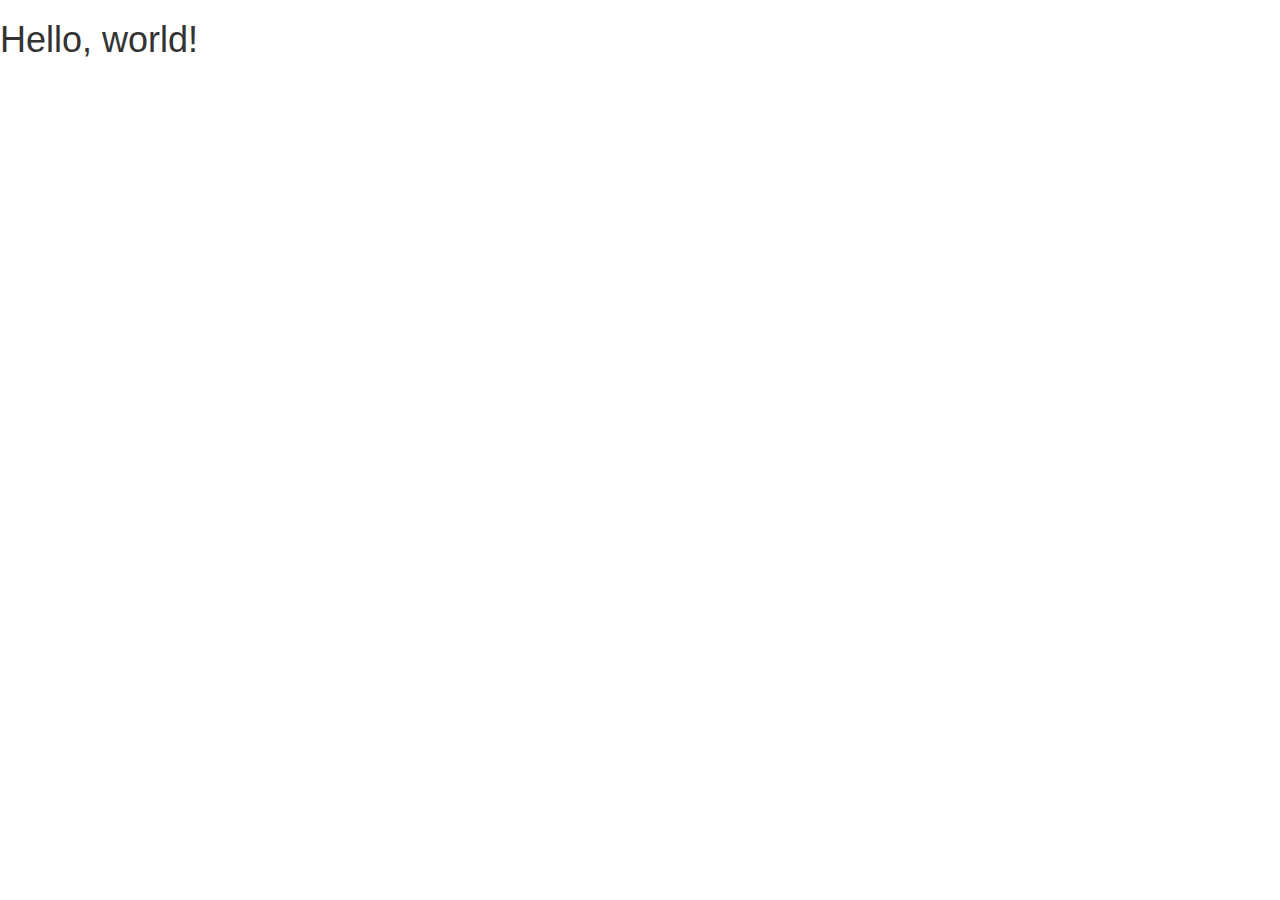
==== index.html @ c5066c5f "Uploaded bulk of website from my PC" ====
<html lang="en">
  <head>
    <meta charset="utf-8">
    <meta http-equiv="X-UA-Compatible" content="IE=edge">
    <meta name="viewport" content="width=device-width, initial-scale=1">
    <title>Bootstrap 101 Template</title>
    <link href="css/bootstrap.min.css" rel="stylesheet">
    <!--[if lt IE 9]>
      <script src="https://oss.maxcdn.com/html5shiv/3.7.2/html5shiv.min.js"></script>
      <script src="https://oss.maxcdn.com/respond/1.4.2/respond.min.js"></script>
    <![endif]-->
  </head>
  <body>
    <h1>Hello, world!</h1>

    <script src="https://ajax.googleapis.com/ajax/libs/jquery/1.11.3/jquery.min.js"></script>
    <script src="js/bootstrap.min.js"></script>
  </body>
</html>
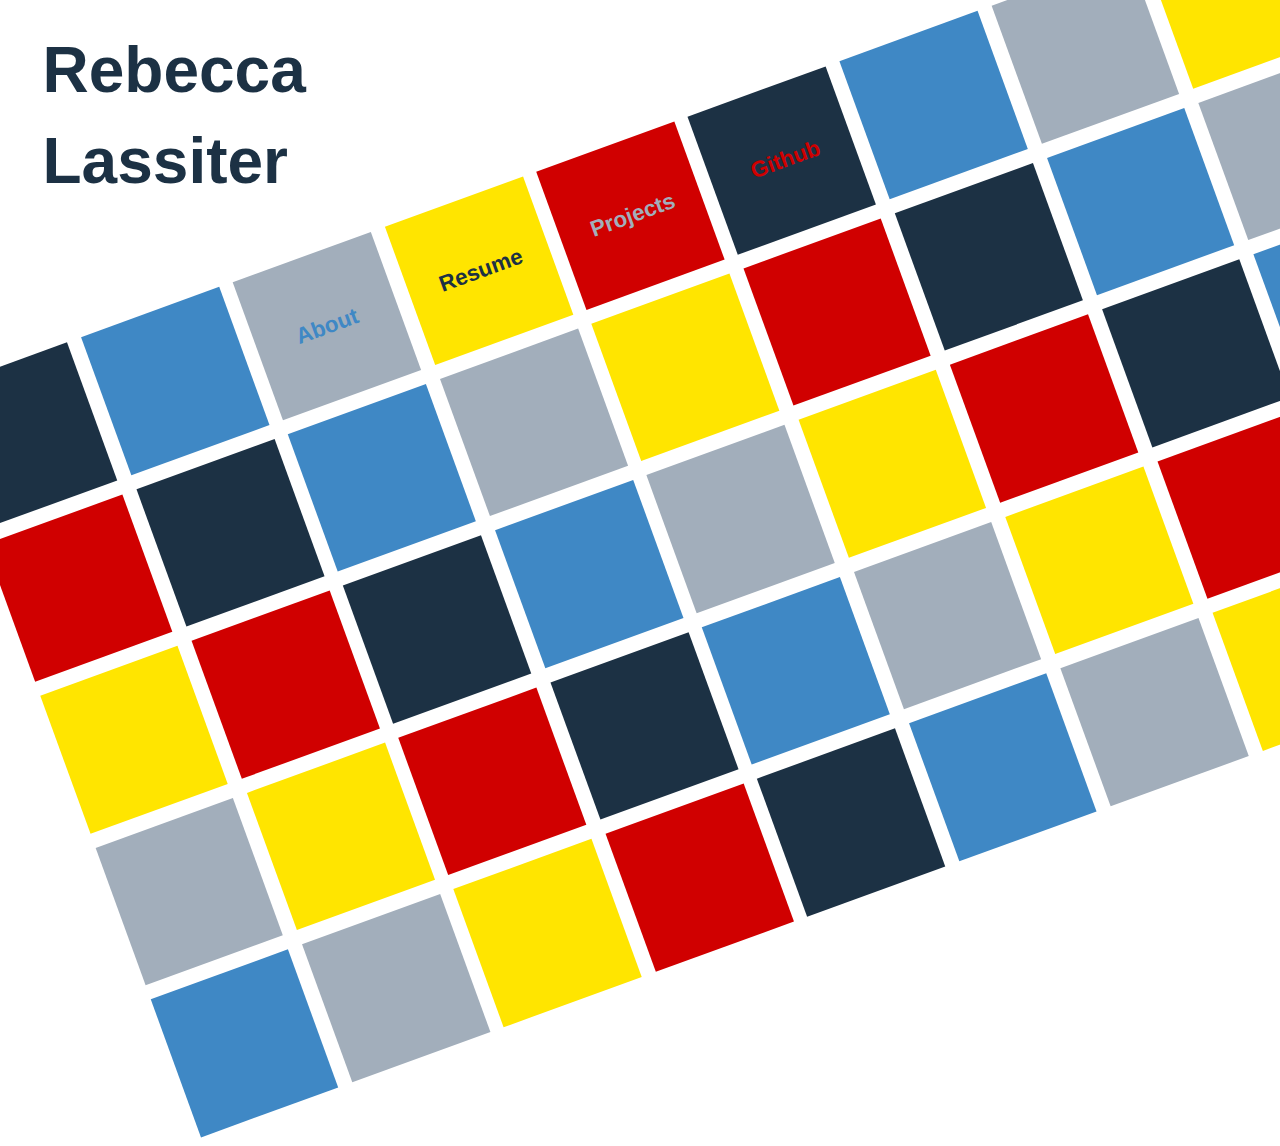
==== commit 8c9eee9d: "Rename RebeccaLassiter.html to index.html" ====
--- a/index.html
+++ b/index.html
@@ -1,19 +1,166 @@
+<!DOCTYPE html>
 <html lang="en">
-  <head>
+<head>
+    <title>Rebecca Lassiter</title>
     <meta charset="utf-8">
-    <meta http-equiv="X-UA-Compatible" content="IE=edge">
     <meta name="viewport" content="width=device-width, initial-scale=1">
-    <title>Bootstrap 101 Template</title>
-    <link href="css/bootstrap.min.css" rel="stylesheet">
-    <!--[if lt IE 9]>
-      <script src="https://oss.maxcdn.com/html5shiv/3.7.2/html5shiv.min.js"></script>
-      <script src="https://oss.maxcdn.com/respond/1.4.2/respond.min.js"></script>
-    <![endif]-->
-  </head>
-  <body>
-    <h1>Hello, world!</h1>
+    <link rel="stylesheet" href="https://maxcdn.bootstrapcdn.com/bootstrap/3.3.7/css/bootstrap.min.css">
+    <link rel="stylesheet" type="text/css" href="RebeccaLassiter.css" />
+    <script src="https://ajax.googleapis.com/ajax/libs/jquery/3.3.1/jquery.min.js"></script>
+    <script src="https://maxcdn.bootstrapcdn.com/bootstrap/3.3.7/js/bootstrap.min.js"></script>
+</head>
 
-    <script src="https://ajax.googleapis.com/ajax/libs/jquery/1.11.3/jquery.min.js"></script>
-    <script src="js/bootstrap.min.js"></script>
+<body scroll="no" style="overflow:hidden;">
+  <div class="container-fluid">
+
+    <div id = "title" class = "row">
+      <div class = "col-xs-4 col-md-9"> Rebecca Lassiter </div>
+    </div>
+  </div>
+<!--Here is where the rotated tiles start-->
+  <div class = "container-fluid">
+    <div class = "tiles">
+      <div class="row">
+        <div class="col-xs-1 col-md-1 red"></div>
+        <div class="col-xs-1 col-md-1 yellow"></div>
+        <div class="col-xs-1 col-md-1 grey"></div>
+        <div class="col-xs-1 col-md-1 blue"></div>
+        <div class="col-xs-1 col-md-1 navy"></div>
+        <div class="col-xs-1 col-md-1 red"></div>
+        <div class="col-xs-1 col-md-1 yellow"></div>
+        <div class="col-xs-1 col-md-1 grey"></div>
+        <div class="col-xs-1 col-md-1 blue"></div>
+      </div>
+      <div class="row">
+        <div class="col-xs-1 col-md-1 navy"></div>
+        <div class="col-xs-1 col-md-1 red"></div>
+        <div class="col-xs-1 col-md-1 yellow"></div>
+        <div class="col-xs-1 col-md-1 grey"></div>
+        <div class="col-xs-1 col-md-1 blue"></div>
+        <div class="col-xs-1 col-md-1 navy"></div>
+        <div class="col-xs-1 col-md-1 red"></div>
+        <div class="col-xs-1 col-md-1 yellow"></div>
+        <div class="col-xs-1 col-md-1 grey"></div>
+      </div>
+
+      <div class="row">
+        <div class="col-xs-1 col-md-1 blue"></div>
+        <div class="col-xs-1 col-md-1 navy"></div>
+        <div class="col-xs-1 col-md-1 red"></div>
+        <div class="col-xs-1 col-md-1 yellow"></div>
+        <div class="col-xs-1 col-md-1 grey"></div>
+        <div class="col-xs-1 col-md-1 blue"></div>
+        <div class="col-xs-1 col-md-1 navy"></div>
+        <div class="col-xs-1 col-md-1 red"></div>
+        <div class="col-xs-1 col-md-1 yellow"></div>
+
+      </div>
+
+      <div class="row">
+        <div class="col-xs-1 col-md-1 grey"></div>
+        <div class="col-xs-1 col-md-1 blue"></div>
+        <div class="col-xs-1 col-md-1 navy"></div>
+        <div class="col-xs-1 col-md-1 red"></div>
+        <div class="col-xs-1 col-md-1 yellow"></div>
+        <div class="col-xs-1 col-md-1 grey"></div>
+        <div class="col-xs-1 col-md-1 blue"></div>
+        <div class="col-xs-1 col-md-1 navy"></div>
+        <div class="col-xs-1 col-md-1 red"></div>
+
+      </div>
+
+      <div class="row">
+        <div class="col-xs-1 col-md-1 yellow"></div>
+        <div class="col-xs-1 col-md-1 grey"></div>
+        <div class="col-xs-1 col-md-1 blue"></div>
+        <a href = "https://github.com/RebeccaLassiter">
+          <div class="col-xs-1 col-md-1 navy withWords"><p class = "words">Github</p></div> </a>
+        <a href = "projects.html">
+          <div class="col-xs-1 col-md-1 red withWords"><p class = "resumeAndProjects">Projects </p></div> </a>
+        <a href = "websiteResume.pdf">
+          <div class="col-xs-1 col-md-1 yellow withWords"><p class = "resumeAndProjects">Resume</p></div> </a>
+        <a href = "about.html">
+          <div class="col-xs-1 col-md-1 grey withWords"><p class = "words">About</p></div> </a>
+        <div class="col-xs-1 col-md-1 blue"></div>
+        <div class="col-xs-1 col-md-1 navy"></div>
+
+      </div>
+
+
+
+<!--
+      <div class="row">
+        <div class="col-xs-1 col-md-1 red">s</div>
+        <div class="col-xs-1 col-md-1 yellow">s</div>
+        <div class="col-xs-1 col-md-1 grey">s</div>
+        <div class="col-xs-1 col-md-1 blue">s</div>
+        <div class="col-xs-1 col-md-1 navy">s</div>
+        <div class="col-xs-1 col-md-1 red">s</div>
+        <div class="col-xs-1 col-md-1 yellow">s</div>
+        <div class="col-xs-1 col-md-1 grey">s</div>
+        <div class="col-xs-1 col-md-1 blue">s</div>
+      </div>
+
+      <div class="row">
+        <div class="col-xs-1 col-md-1 navy">s</div>
+        <div class="col-xs-1 col-md-1 red">s</div>
+        <div class="col-xs-1 col-md-1 yellow">s</div>
+        <div class="col-xs-1 col-md-1 grey">s</div>
+        <div class="col-xs-1 col-md-1 blue">s</div>
+        <div class="col-xs-1 col-md-1 navy">s</div>
+        <div class="col-xs-1 col-md-1 red">s</div>
+        <div class="col-xs-1 col-md-1 yellow">s</div>
+        <div class="col-xs-1 col-md-1 grey">s</div>
+      </div>
+
+      <div class="row">
+        <div class="col-xs-1 col-md-1 blue">s</div>
+        <div class="col-xs-1 col-md-1 navy">s</div>
+        <div class="col-xs-1 col-md-1 red">s</div>
+        <div class="col-xs-1 col-md-1 yellow">s</div>
+        <div class="col-xs-1 col-md-1 grey">s</div>
+        <div class="col-xs-1 col-md-1 blue">s</div>
+        <div class="col-xs-1 col-md-1 navy">s</div>
+        <div class="col-xs-1 col-md-1 red">s</div>
+        <div class="col-xs-1 col-md-1 yellow">s</div>
+      </div>
+
+      <div class="row">
+        <div class="col-xs-1 col-md-1 grey">s</div>
+        <div class="col-xs-1 col-md-1 blue">s</div>
+        <div class="col-xs-1 col-md-1 navy">s</div>
+        <div class="col-xs-1 col-md-1 red">s</div>
+        <div class="col-xs-1 col-md-1 yellow">s</div>
+      </div>
+
+      <div class="row">
+        <div class="col-xs-1 col-md-1 yellow">s</div>
+        <div class="col-xs-1 col-md-1 grey">s</div>
+        <div class="col-xs-1 col-md-1 blue">s</div>
+        <div class="col-xs-1 col-md-1 navy">s</div>
+        <div class="col-xs-1 col-md-1 red">s</div>
+      </div>
+
+      <div class="row">
+        <div class="col-xs-1 col-md-1 red">s</div>
+        <div class="col-xs-1 col-md-1 yellow">s</div>
+        <div class="col-xs-1 col-md-1 grey">s</div>
+        <div class="col-xs-1 col-md-1 blue">s</div>
+        <div class="col-xs-1 col-md-1 navy">s</div>
+      </div>
+
+      <div class="row">
+        <div class="col-xs-1 col-md-1 navy">s</div>
+        <div class="col-xs-1 col-md-1 red">s</div>
+        <div class="col-xs-1 col-md-1 yellow">s</div>
+        <div class="col-xs-1 col-md-1 grey">s</div>
+        <div class="col-xs-1 col-md-1 blue">s</div>
+      </div>
+-->
+    </div>
+
+  </div>
   </body>
+
+
 </html>
--- a/RebeccaLassiter.css
+++ b/RebeccaLassiter.css
@@ -0,0 +1,108 @@
+
+#title{
+  height: 15%;
+  width: 45%;
+  font-family: "Arial";
+  font-size: 5vw;
+  font-weight: bolder;
+  color: #1c3144;
+  margin-top: 2%;
+  margin-left: 1%;
+  margin-right: 0px;
+  margin-bottom: 0%;
+}
+
+.row{
+  height: 300%;
+}
+.tiles{
+  width: 115%;
+  display: block;
+  position: relative;
+  top: -10vh;
+ 
+  /*top: -70px;
+  left: -30px;*/
+  -webkit-transform: rotate(160deg);
+  overflow: hidden;
+
+}
+
+.navy{
+  background-color: #1c3144;
+  color: #d00000;
+  padding: 5%;
+  margin: 0.5%;
+}
+.navy:hover{
+  background-color: #223b52;
+  text-color: #223b52;
+}
+
+.grey{
+  background-color: #a2aebb;
+  color: #3f88c5;
+  padding: 5%;
+  margin: 0.5%;
+}
+.grey:hover{
+  background-color: #adb8c3;
+  text-color: #adb8c3;
+}
+
+.blue{
+  background-color: #3f88c5;
+  color: #3f88c5;
+  padding: 5%;
+  margin: 0.5%;
+}
+.blue:hover{
+  background-color: #5d9bce;
+  text-color: #5d9bce;
+}
+
+.red{
+  background-color: #d00000;
+  color: #a2aebb;
+  padding: 5%;
+  margin: 0.5%;
+}
+.red:hover{
+  background-color: #ef0000;
+  text-color: #ef0000;
+}
+
+.yellow{
+  background-color: #ffe500;
+  color: #1c3144;
+  padding: 5%;
+  margin: 0.5%;
+}
+.yellow:hover{
+  background-color: #ffed4e;
+  text-color: #ffed4e;
+}
+
+.invisible{
+  padding: 5%;
+  margin: 0.5%;
+}
+
+.withWords{
+  -webkit-transform: rotate(180deg);
+  height: 20px;
+  font-family: "Arial";
+  font-weight: bolder;
+  font-size: 1.75vw;
+
+}
+
+.words{
+  margin-left: -2.5vw;
+  margin-top: -15px;
+}
+
+.resumeAndProjects{
+  margin-left: -3.25vw;
+  margin-top: -15px;
+}
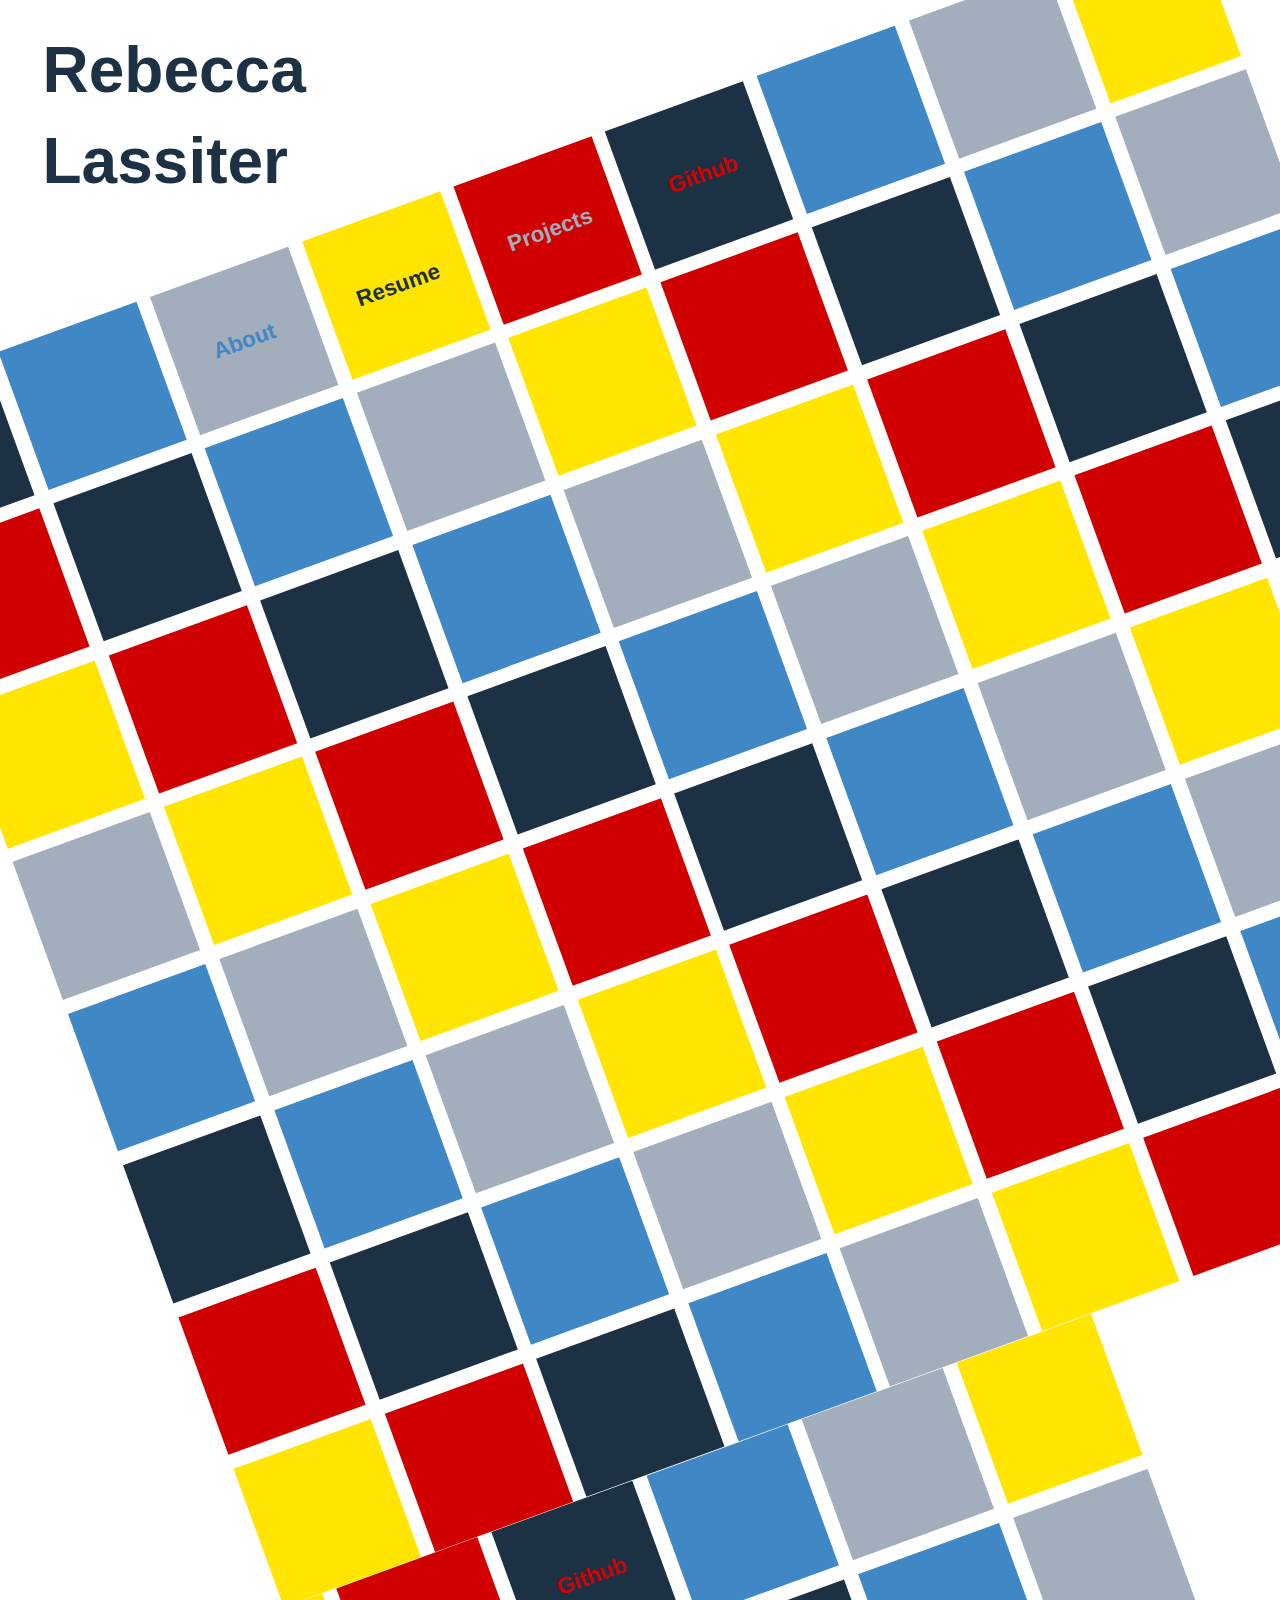
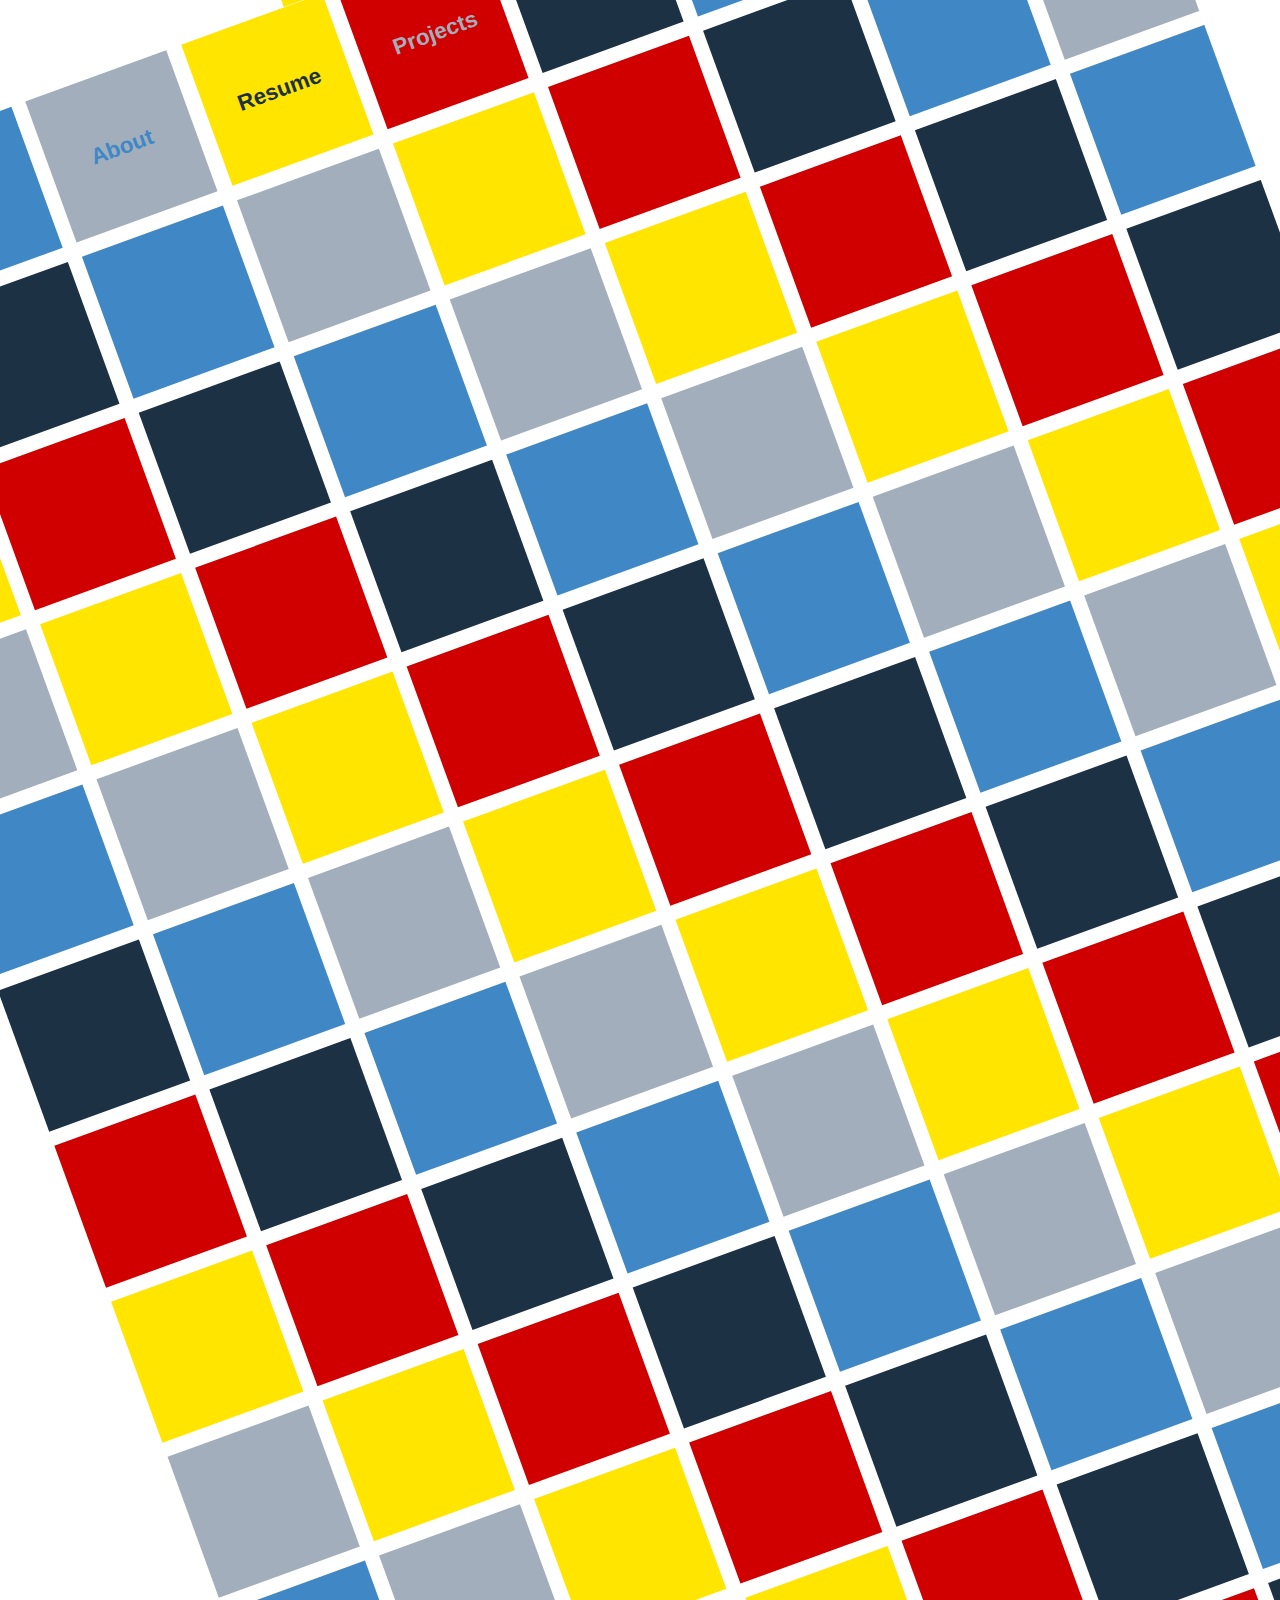
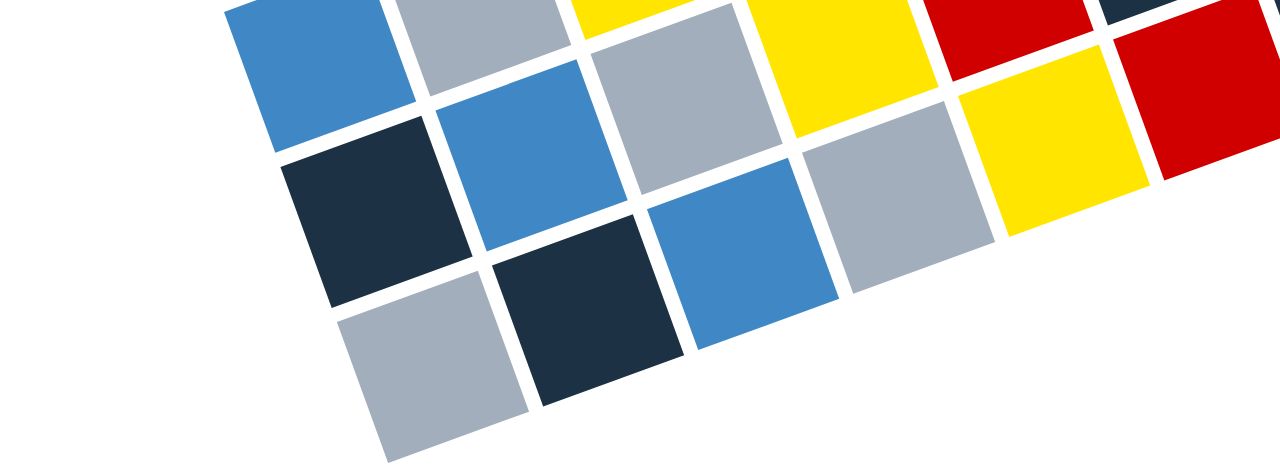
==== commit 8bf1b2e9: "adjustments for mobile" ====
--- a/index.html
+++ b/index.html
@@ -19,7 +19,44 @@
   </div>
 <!--Here is where the rotated tiles start-->
   <div class = "container-fluid">
-    <div class = "tiles">
+    <div class = "tiles" id = "content-desktop">
+
+      <div class="row">
+        <div class="col-xs-1 col-md-1 blue"></div>
+        <div class="col-xs-1 col-md-1 navy"></div>
+        <div class="col-xs-1 col-md-1 red"></div>
+        <div class="col-xs-1 col-md-1 yellow"></div>
+        <div class="col-xs-1 col-md-1 grey"></div>
+        <div class="col-xs-1 col-md-1 blue"></div>
+        <div class="col-xs-1 col-md-1 navy"></div>
+        <div class="col-xs-1 col-md-1 red"></div>
+        <div class="col-xs-1 col-md-1 yellow"></div>
+      </div>
+
+      <div class="row">
+        <div class="col-xs-1 col-md-1 grey"></div>
+        <div class="col-xs-1 col-md-1 blue"></div>
+        <div class="col-xs-1 col-md-1 navy"></div>
+        <div class="col-xs-1 col-md-1 red"></div>
+        <div class="col-xs-1 col-md-1 yellow"></div>
+        <div class="col-xs-1 col-md-1 grey"></div>
+        <div class="col-xs-1 col-md-1 blue"></div>
+        <div class="col-xs-1 col-md-1 navy"></div>
+        <div class="col-xs-1 col-md-1 red"></div>
+      </div>
+
+      <div class="row">
+        <div class="col-xs-1 col-md-1 yellow"></div>
+        <div class="col-xs-1 col-md-1 grey"></div>
+        <div class="col-xs-1 col-md-1 blue"></div>
+        <div class="col-xs-1 col-md-1 navy"></div>
+        <div class="col-xs-1 col-md-1 red"></div>
+        <div class="col-xs-1 col-md-1 yellow"></div>
+        <div class="col-xs-1 col-md-1 grey"></div>
+        <div class="col-xs-1 col-md-1 blue"></div>
+        <div class="col-xs-1 col-md-1 navy"></div>
+      </div>
+
       <div class="row">
         <div class="col-xs-1 col-md-1 red"></div>
         <div class="col-xs-1 col-md-1 yellow"></div>
@@ -77,7 +114,7 @@
           <div class="col-xs-1 col-md-1 navy withWords"><p class = "words">Github</p></div> </a>
         <a href = "projects.html">
           <div class="col-xs-1 col-md-1 red withWords"><p class = "resumeAndProjects">Projects </p></div> </a>
-        <a href = "websiteResume.pdf">
+        <a href = "picsAndDocs/websiteResume.pdf">
           <div class="col-xs-1 col-md-1 yellow withWords"><p class = "resumeAndProjects">Resume</p></div> </a>
         <a href = "about.html">
           <div class="col-xs-1 col-md-1 grey withWords"><p class = "words">About</p></div> </a>
@@ -86,78 +123,162 @@
 
       </div>
 
-
-
-<!--
-      <div class="row">
-        <div class="col-xs-1 col-md-1 red">s</div>
-        <div class="col-xs-1 col-md-1 yellow">s</div>
-        <div class="col-xs-1 col-md-1 grey">s</div>
-        <div class="col-xs-1 col-md-1 blue">s</div>
-        <div class="col-xs-1 col-md-1 navy">s</div>
-        <div class="col-xs-1 col-md-1 red">s</div>
-        <div class="col-xs-1 col-md-1 yellow">s</div>
-        <div class="col-xs-1 col-md-1 grey">s</div>
-        <div class="col-xs-1 col-md-1 blue">s</div>
-      </div>
-
-      <div class="row">
-        <div class="col-xs-1 col-md-1 navy">s</div>
-        <div class="col-xs-1 col-md-1 red">s</div>
-        <div class="col-xs-1 col-md-1 yellow">s</div>
-        <div class="col-xs-1 col-md-1 grey">s</div>
-        <div class="col-xs-1 col-md-1 blue">s</div>
-        <div class="col-xs-1 col-md-1 navy">s</div>
-        <div class="col-xs-1 col-md-1 red">s</div>
-        <div class="col-xs-1 col-md-1 yellow">s</div>
-        <div class="col-xs-1 col-md-1 grey">s</div>
-      </div>
-
-      <div class="row">
-        <div class="col-xs-1 col-md-1 blue">s</div>
-        <div class="col-xs-1 col-md-1 navy">s</div>
-        <div class="col-xs-1 col-md-1 red">s</div>
-        <div class="col-xs-1 col-md-1 yellow">s</div>
-        <div class="col-xs-1 col-md-1 grey">s</div>
-        <div class="col-xs-1 col-md-1 blue">s</div>
-        <div class="col-xs-1 col-md-1 navy">s</div>
-        <div class="col-xs-1 col-md-1 red">s</div>
-        <div class="col-xs-1 col-md-1 yellow">s</div>
-      </div>
-
-      <div class="row">
-        <div class="col-xs-1 col-md-1 grey">s</div>
-        <div class="col-xs-1 col-md-1 blue">s</div>
-        <div class="col-xs-1 col-md-1 navy">s</div>
-        <div class="col-xs-1 col-md-1 red">s</div>
-        <div class="col-xs-1 col-md-1 yellow">s</div>
-      </div>
-
-      <div class="row">
-        <div class="col-xs-1 col-md-1 yellow">s</div>
-        <div class="col-xs-1 col-md-1 grey">s</div>
-        <div class="col-xs-1 col-md-1 blue">s</div>
-        <div class="col-xs-1 col-md-1 navy">s</div>
-        <div class="col-xs-1 col-md-1 red">s</div>
-      </div>
-
-      <div class="row">
-        <div class="col-xs-1 col-md-1 red">s</div>
-        <div class="col-xs-1 col-md-1 yellow">s</div>
-        <div class="col-xs-1 col-md-1 grey">s</div>
-        <div class="col-xs-1 col-md-1 blue">s</div>
-        <div class="col-xs-1 col-md-1 navy">s</div>
-      </div>
-
-      <div class="row">
-        <div class="col-xs-1 col-md-1 navy">s</div>
-        <div class="col-xs-1 col-md-1 red">s</div>
-        <div class="col-xs-1 col-md-1 yellow">s</div>
-        <div class="col-xs-1 col-md-1 grey">s</div>
-        <div class="col-xs-1 col-md-1 blue">s</div>
-      </div>
--->
-    </div>
+  </div>
+</div>
+
+
+
+<div id = "content-mobile" class = "mobileTiles">
+
+    <div class="row">
+        <div class="col-xs-1 col-md-1 grey"></div>
+        <div class="col-xs-1 col-md-1 blue"></div>
+        <div class="col-xs-1 col-md-1 navy"></div>
+        <div class="col-xs-1 col-md-1 red"></div>
+        <div class="col-xs-1 col-md-1 yellow"></div>
+        <div class="col-xs-1 col-md-1 grey"></div>
+        <div class="col-xs-1 col-md-1 blue"></div>
+        <div class="col-xs-1 col-md-1 navy"></div>
+        <div class="col-xs-1 col-md-1 grey"></div>
+      </div>
+
+    <div class="row">
+        <div class="col-xs-1 col-md-1 yellow"></div>
+        <div class="col-xs-1 col-md-1 grey"></div>
+        <div class="col-xs-1 col-md-1 blue"></div>
+        <div class="col-xs-1 col-md-1 navy"></div>
+        <div class="col-xs-1 col-md-1 red"></div>
+        <div class="col-xs-1 col-md-1 yellow"></div>
+        <div class="col-xs-1 col-md-1 grey"></div>
+        <div class="col-xs-1 col-md-1 blue"></div>
+        <div class="col-xs-1 col-md-1 navy"></div>
+      </div>
+
+    <div class="row">
+        <div class="col-xs-1 col-md-1 red"></div>
+        <div class="col-xs-1 col-md-1 yellow"></div>
+        <div class="col-xs-1 col-md-1 grey"></div>
+        <div class="col-xs-1 col-md-1 blue"></div>
+        <div class="col-xs-1 col-md-1 navy"></div>
+        <div class="col-xs-1 col-md-1 red"></div>
+        <div class="col-xs-1 col-md-1 yellow"></div>
+        <div class="col-xs-1 col-md-1 grey"></div>
+        <div class="col-xs-1 col-md-1 blue"></div>
+      </div>
+
+     <div class="row">
+        <div class="col-xs-1 col-md-1 navy"></div>
+        <div class="col-xs-1 col-md-1 red"></div>
+        <div class="col-xs-1 col-md-1 yellow"></div>
+        <div class="col-xs-1 col-md-1 grey"></div>
+        <div class="col-xs-1 col-md-1 blue"></div>
+        <div class="col-xs-1 col-md-1 navy"></div>
+        <div class="col-xs-1 col-md-1 red"></div>
+        <div class="col-xs-1 col-md-1 yellow"></div>
+        <div class="col-xs-1 col-md-1 grey"></div>
+      </div>
+
+      <div class="row">
+        <div class="col-xs-1 col-md-1 blue"></div>
+        <div class="col-xs-1 col-md-1 navy"></div>
+        <div class="col-xs-1 col-md-1 red"></div>
+        <div class="col-xs-1 col-md-1 yellow"></div>
+        <div class="col-xs-1 col-md-1 grey"></div>
+        <div class="col-xs-1 col-md-1 blue"></div>
+        <div class="col-xs-1 col-md-1 navy"></div>
+        <div class="col-xs-1 col-md-1 red"></div>
+        <div class="col-xs-1 col-md-1 yellow"></div>
+      </div>
+
+      <div class="row">
+        <div class="col-xs-1 col-md-1 grey"></div>
+        <div class="col-xs-1 col-md-1 blue"></div>
+        <div class="col-xs-1 col-md-1 navy"></div>
+        <div class="col-xs-1 col-md-1 red"></div>
+        <div class="col-xs-1 col-md-1 yellow"></div>
+        <div class="col-xs-1 col-md-1 grey"></div>
+        <div class="col-xs-1 col-md-1 blue"></div>
+        <div class="col-xs-1 col-md-1 navy"></div>
+        <div class="col-xs-1 col-md-1 red"></div>
+      </div>
+
+      <div class="row">
+        <div class="col-xs-1 col-md-1 yellow"></div>
+        <div class="col-xs-1 col-md-1 grey"></div>
+        <div class="col-xs-1 col-md-1 blue"></div>
+        <div class="col-xs-1 col-md-1 navy"></div>
+        <div class="col-xs-1 col-md-1 red"></div>
+        <div class="col-xs-1 col-md-1 yellow"></div>
+        <div class="col-xs-1 col-md-1 grey"></div>
+        <div class="col-xs-1 col-md-1 blue"></div>
+        <div class="col-xs-1 col-md-1 navy"></div>
+      </div>
+
+      <div class="row">
+        <div class="col-xs-1 col-md-1 red"></div>
+        <div class="col-xs-1 col-md-1 yellow"></div>
+        <div class="col-xs-1 col-md-1 grey"></div>
+        <div class="col-xs-1 col-md-1 blue"></div>
+        <div class="col-xs-1 col-md-1 navy"></div>
+        <div class="col-xs-1 col-md-1 red"></div>
+        <div class="col-xs-1 col-md-1 yellow"></div>
+        <div class="col-xs-1 col-md-1 grey"></div>
+        <div class="col-xs-1 col-md-1 blue"></div>
+      </div>
+      <div class="row">
+        <div class="col-xs-1 col-md-1 navy"></div>
+        <div class="col-xs-1 col-md-1 red"></div>
+        <div class="col-xs-1 col-md-1 yellow"></div>
+        <div class="col-xs-1 col-md-1 grey"></div>
+        <div class="col-xs-1 col-md-1 blue"></div>
+        <div class="col-xs-1 col-md-1 navy"></div>
+        <div class="col-xs-1 col-md-1 red"></div>
+        <div class="col-xs-1 col-md-1 yellow"></div>
+        <div class="col-xs-1 col-md-1 grey"></div>
+      </div>
+
+      <div class="row">
+        <div class="col-xs-1 col-md-1 blue"></div>
+        <div class="col-xs-1 col-md-1 navy"></div>
+        <div class="col-xs-1 col-md-1 red"></div>
+        <div class="col-xs-1 col-md-1 yellow"></div>
+        <div class="col-xs-1 col-md-1 grey"></div>
+        <div class="col-xs-1 col-md-1 blue"></div>
+        <div class="col-xs-1 col-md-1 navy"></div>
+        <div class="col-xs-1 col-md-1 red"></div>
+        <div class="col-xs-1 col-md-1 yellow"></div>
+
+      </div>
+    <div class="row">
+        <div class="col-xs-1 col-md-1 grey"></div>
+        <div class="col-xs-1 col-md-1 blue"></div>
+        <div class="col-xs-1 col-md-1 navy"></div>
+        <div class="col-xs-1 col-md-1 red"></div>
+        <div class="col-xs-1 col-md-1 yellow"></div>
+        <div class="col-xs-1 col-md-1 grey"></div>
+        <div class="col-xs-1 col-md-1 blue"></div>
+        <div class="col-xs-1 col-md-1 navy"></div>
+        <div class="col-xs-1 col-md-1 red"></div>
+
+      </div>
+
+      <div class="row">
+        <div class="col-xs-1 col-md-1 yellow"></div>
+        <div class="col-xs-1 col-md-1 grey"></div>
+        <div class="col-xs-1 col-md-1 blue"></div>
+        <a href = "https://github.com/RebeccaLassiter">
+          <div class="col-xs-1 col-md-1 navy withWords"><p class = "words">Github</p></div> </a>
+        <a href = "projects.html">
+          <div class="col-xs-1 col-md-1 red withWords"><p class = "resumeAndProjects">Projects </p></div> </a>
+        <a href = "picsAndDocs/websiteResume.pdf">
+          <div class="col-xs-1 col-md-1 yellow withWords"><p class = "resumeAndProjects">Resume</p></div> </a>
+        <a href = "about.html">
+          <div class="col-xs-1 col-md-1 grey withWords"><p class = "words">About</p></div> </a>
+        <div class="col-xs-1 col-md-1 blue"></div>
+        <div class="col-xs-1 col-md-1 navy"></div>
+
+      </div>
+      
 
   </div>
   </body>
--- a/RebeccaLassiter.css
+++ b/RebeccaLassiter.css
@@ -1,3 +1,4 @@
+
 
 #title{
   height: 15%;
@@ -12,6 +13,16 @@
   margin-bottom: 0%;
 }
 
+#content-desktop {display: block;}
+/*#content-mobile {display: none;}*/
+
+@media screen and (max-width: 768px) {
+
+#content-desktop {display: none;}
+#content-mobile {display: block;}
+
+}
+
 .row{
   height: 300%;
 }
@@ -24,6 +35,19 @@
   /*top: -70px;
   left: -30px;*/
   -webkit-transform: rotate(160deg);
+  overflow: hidden;
+
+}
+
+.mobileTiles{
+  width: 115%;
+  display: block;
+  position: relative;
+  /*top: -7vh;*/
+ 
+  /*top: -70px;
+  left: -30px;*/
+  transform: rotate(-200deg);
   overflow: hidden;
 
 }
@@ -106,3 +130,5 @@
   margin-left: -3.25vw;
   margin-top: -15px;
 }
+
+
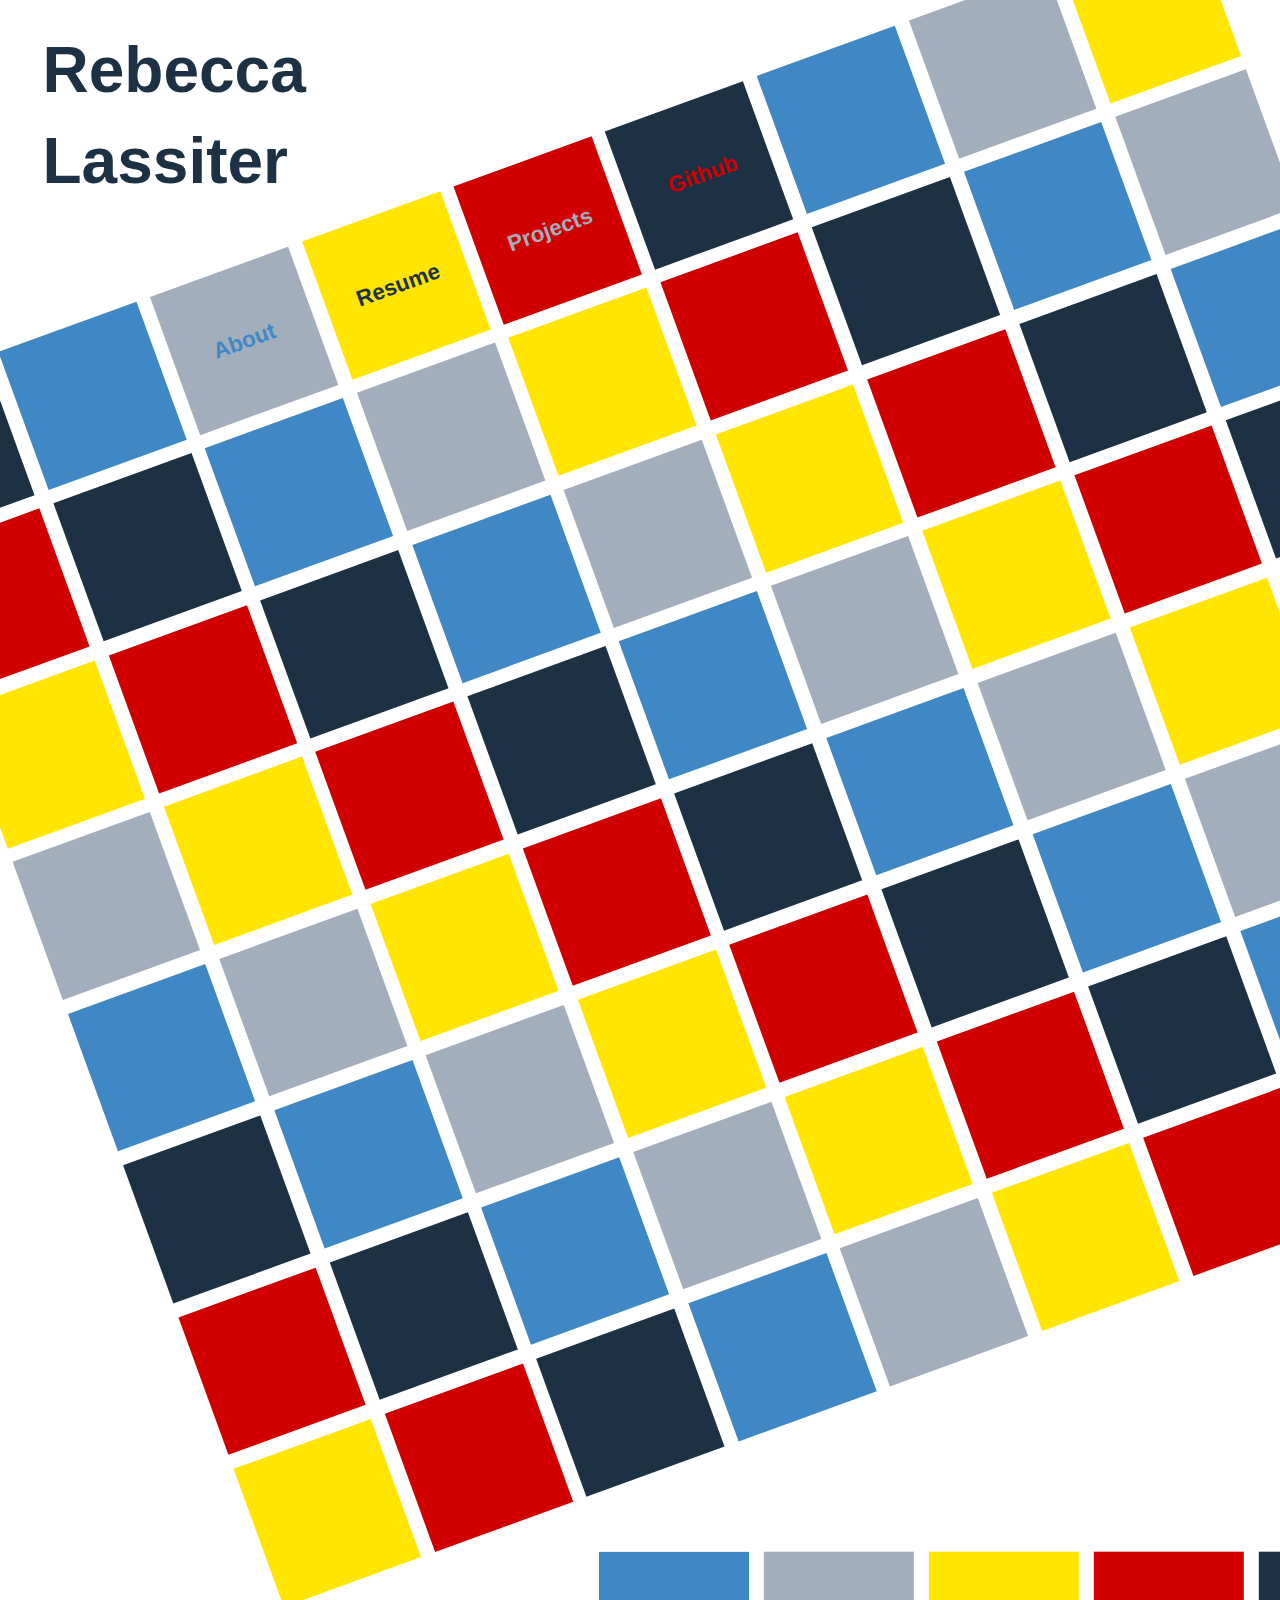
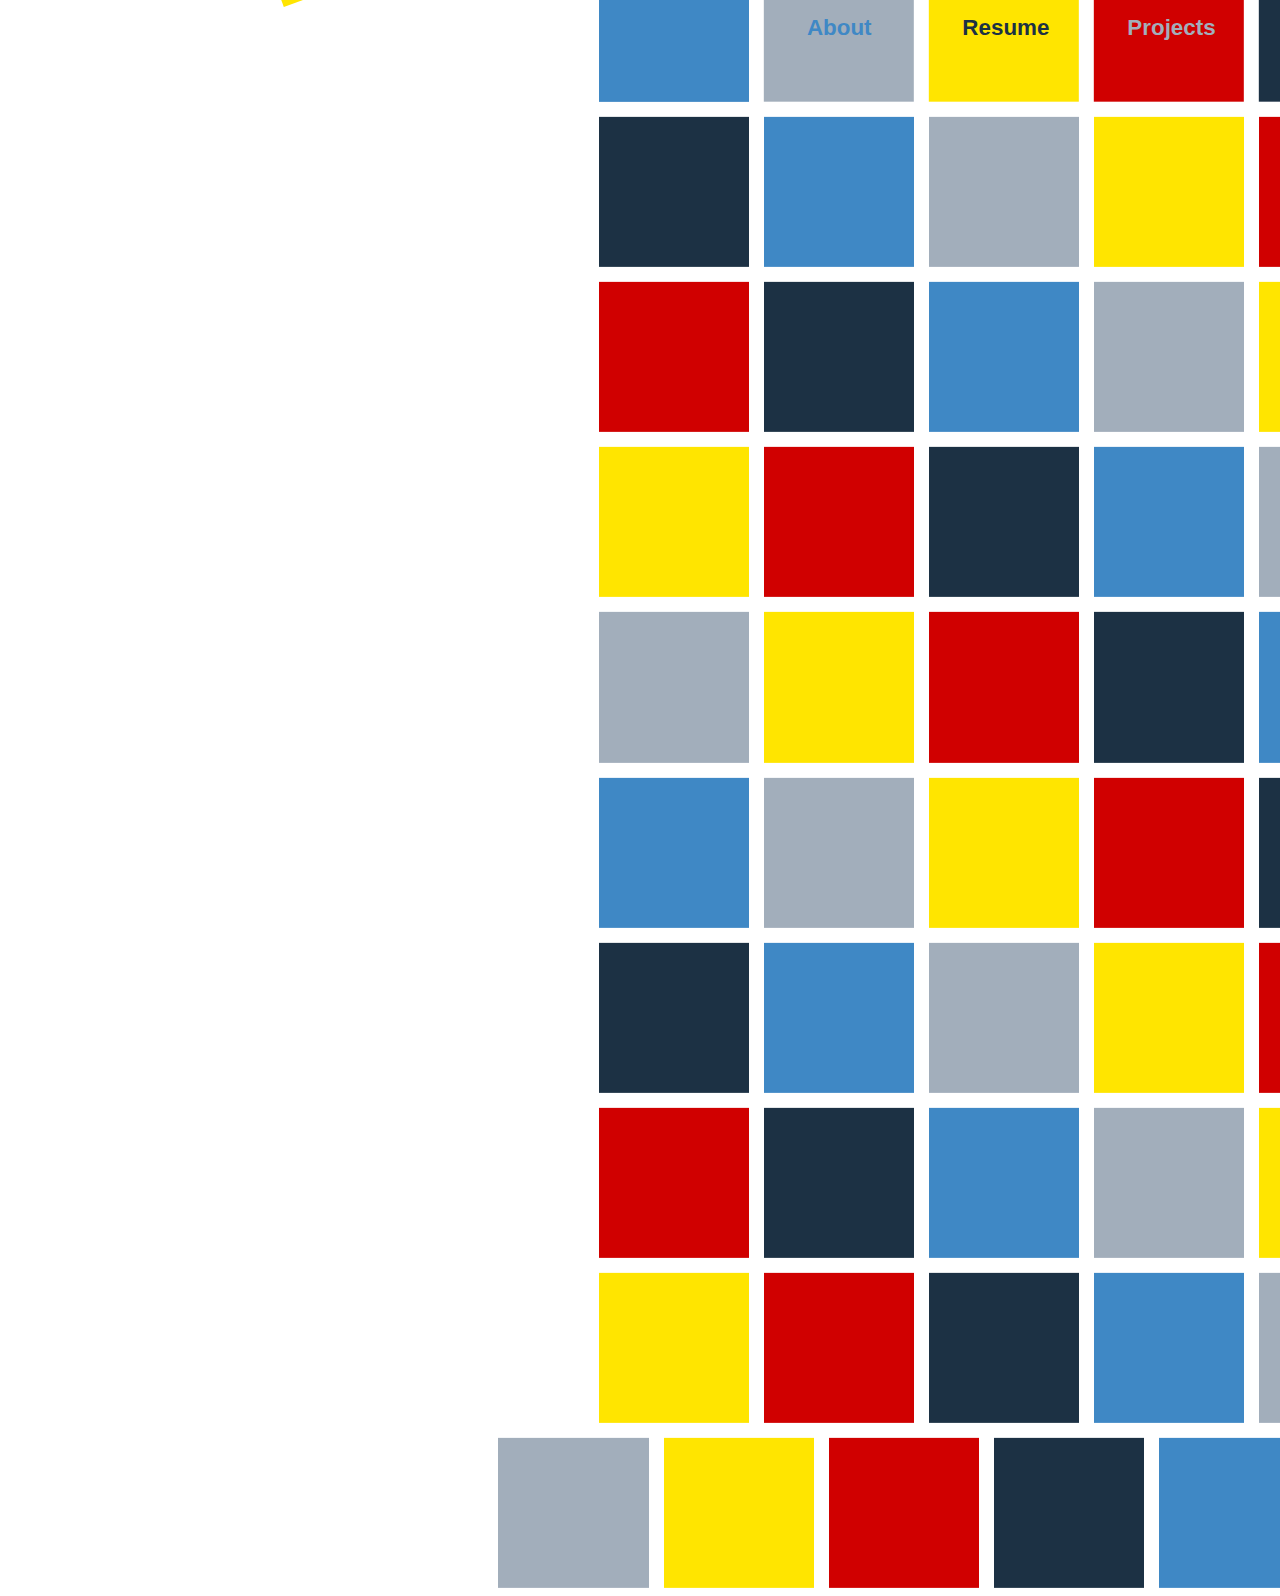
==== commit 1cd4d03c: "making mobile homepage a little better" ====
--- a/index.html
+++ b/index.html
@@ -129,7 +129,7 @@
 
 
 <div id = "content-mobile" class = "mobileTiles">
-
+<!-- 
     <div class="row">
         <div class="col-xs-1 col-md-1 grey"></div>
         <div class="col-xs-1 col-md-1 blue"></div>
@@ -248,34 +248,89 @@
         <div class="col-xs-1 col-md-1 red"></div>
         <div class="col-xs-1 col-md-1 yellow"></div>
 
-      </div>
-    <div class="row">
-        <div class="col-xs-1 col-md-1 grey"></div>
-        <div class="col-xs-1 col-md-1 blue"></div>
-        <div class="col-xs-1 col-md-1 navy"></div>
-        <div class="col-xs-1 col-md-1 red"></div>
-        <div class="col-xs-1 col-md-1 yellow"></div>
-        <div class="col-xs-1 col-md-1 grey"></div>
-        <div class="col-xs-1 col-md-1 blue"></div>
-        <div class="col-xs-1 col-md-1 navy"></div>
-        <div class="col-xs-1 col-md-1 red"></div>
-
-      </div>
-
-      <div class="row">
-        <div class="col-xs-1 col-md-1 yellow"></div>
-        <div class="col-xs-1 col-md-1 grey"></div>
-        <div class="col-xs-1 col-md-1 blue"></div>
+      </div> -->
+    <div class="row">
+        <div class="col-xs-2 col-md-2 blue"></div>
+        <div class="col-xs-2 col-md-1 navy"></div>
+        <div class="col-xs-2 col-md-1 red"></div>
+        <div class="col-xs-2 col-md-1 yellow"></div>
+        <div class="col-xs-2 col-md-1 grey"></div>
+    </div>
+
+    <div class="row">
+        <div class="col-xs-2 col-md-1 grey"></div>
+        <div class="col-xs-2 col-md-1 blue"></div>
+        <div class="col-xs-2 col-md-1 navy"></div>
+        <div class="col-xs-2 col-md-1 red"></div>
+        <div class="col-xs-2 col-md-1 yellow"></div>
+    </div> 
+
+    <div class="row">
+        <div class="col-xs-2 col-md-1 yellow"></div>
+        <div class="col-xs-2 col-md-1 grey"></div>
+        <div class="col-xs-2 col-md-1 blue"></div>
+        <div class="col-xs-2 col-md-1 navy"></div>
+        <div class="col-xs-2 col-md-1 red"></div>
+    </div> 
+
+    <div class="row">
+        <div class="col-xs-2 col-md-1 red"></div>
+        <div class="col-xs-2 col-md-1 yellow"></div>
+        <div class="col-xs-2 col-md-1 grey"></div>
+        <div class="col-xs-2 col-md-1 blue"></div>
+        <div class="col-xs-2 col-md-1 navy"></div>
+    </div> 
+
+    <div class="row">
+        <div class="col-xs-2 col-md-1 navy"></div>
+        <div class="col-xs-2 col-md-1 red"></div>
+        <div class="col-xs-2 col-md-1 yellow"></div>
+        <div class="col-xs-2 col-md-1 grey"></div>
+        <div class="col-xs-2 col-md-1 blue"></div>
+    </div> 
+    <div class="row">
+        
+        <div class="col-xs-2 col-md-1 blue"></div>
+        <div class="col-xs-2 col-md-1 navy"></div>
+        <div class="col-xs-2 col-md-1 red"></div>
+        <div class="col-xs-2 col-md-1 yellow"></div>
+        <div class="col-xs-2 col-md-1 grey"></div>
+    </div> 
+
+    <div class="row">
+        <div class="col-xs-2 col-md-1 grey"></div>
+        <div class="col-xs-2 col-md-1 blue"></div>
+        <div class="col-xs-2 col-md-1 navy"></div>
+        <div class="col-xs-2 col-md-1 red"></div>
+        <div class="col-xs-2 col-md-1 yellow"></div>
+    </div> 
+    <div class="row">
+        <div class="col-xs-2 col-md-1 yellow"></div>
+        <div class="col-xs-2 col-md-1 grey"></div>
+        <div class="col-xs-2 col-md-1 blue"></div>
+        <div class="col-xs-2 col-md-1 navy"></div>
+        <div class="col-xs-2 col-md-1 red"></div>
+      </div> 
+
+    <div class="row">
+        <div class="col-xs-2 col-md-1 red"></div>
+        <div class="col-xs-2 col-md-1 yellow"></div>
+        <div class="col-xs-2 col-md-1 grey"></div>
+        <div class="col-xs-2 col-md-1 blue"></div>
+        <div class="col-xs-2 col-md-1 navy"></div>
+      </div> 
+
+      <div class="row">
+       
         <a href = "https://github.com/RebeccaLassiter">
-          <div class="col-xs-1 col-md-1 navy withWords"><p class = "words">Github</p></div> </a>
+          <div class="col-xs-2 col-md-1 navy withWords"><p class = "words">Github</p></div> </a>
         <a href = "projects.html">
-          <div class="col-xs-1 col-md-1 red withWords"><p class = "resumeAndProjects">Projects </p></div> </a>
+          <div class="col-xs-2 col-md-1 red withWords"><p class = "resumeAndProjects">Projects </p></div> </a>
         <a href = "picsAndDocs/websiteResume.pdf">
-          <div class="col-xs-1 col-md-1 yellow withWords"><p class = "resumeAndProjects">Resume</p></div> </a>
+          <div class="col-xs-2 col-md-1 yellow withWords"><p class = "resumeAndProjects">Resume</p></div> </a>
         <a href = "about.html">
-          <div class="col-xs-1 col-md-1 grey withWords"><p class = "words">About</p></div> </a>
-        <div class="col-xs-1 col-md-1 blue"></div>
-        <div class="col-xs-1 col-md-1 navy"></div>
+          <div class="col-xs-2 col-md-1 grey withWords"><p class = "words">About</p></div> </a>
+        <div class="col-xs-2 col-md-1 blue"></div>
 
       </div>
       
--- a/RebeccaLassiter.css
+++ b/RebeccaLassiter.css
@@ -20,6 +20,7 @@
 
 #content-desktop {display: none;}
 #content-mobile {display: block;}
+#title{rotate:-25deg;}
 
 }
 
@@ -32,7 +33,7 @@
   position: relative;
   top: -10vh;
  
-  /*top: -70px;
+  /*top: -70px; 
   left: -30px;*/
   -webkit-transform: rotate(160deg);
   overflow: hidden;
@@ -45,10 +46,10 @@
   position: relative;
   /*top: -7vh;*/
  
-  /*top: -70px;
-  left: -30px;*/
-  transform: rotate(-200deg);
-  overflow: hidden;
+  top: 45px;
+  left: -70px;
+  transform: rotate(-180deg);
+/*  overflow: hidden;*/
 
 }
 
